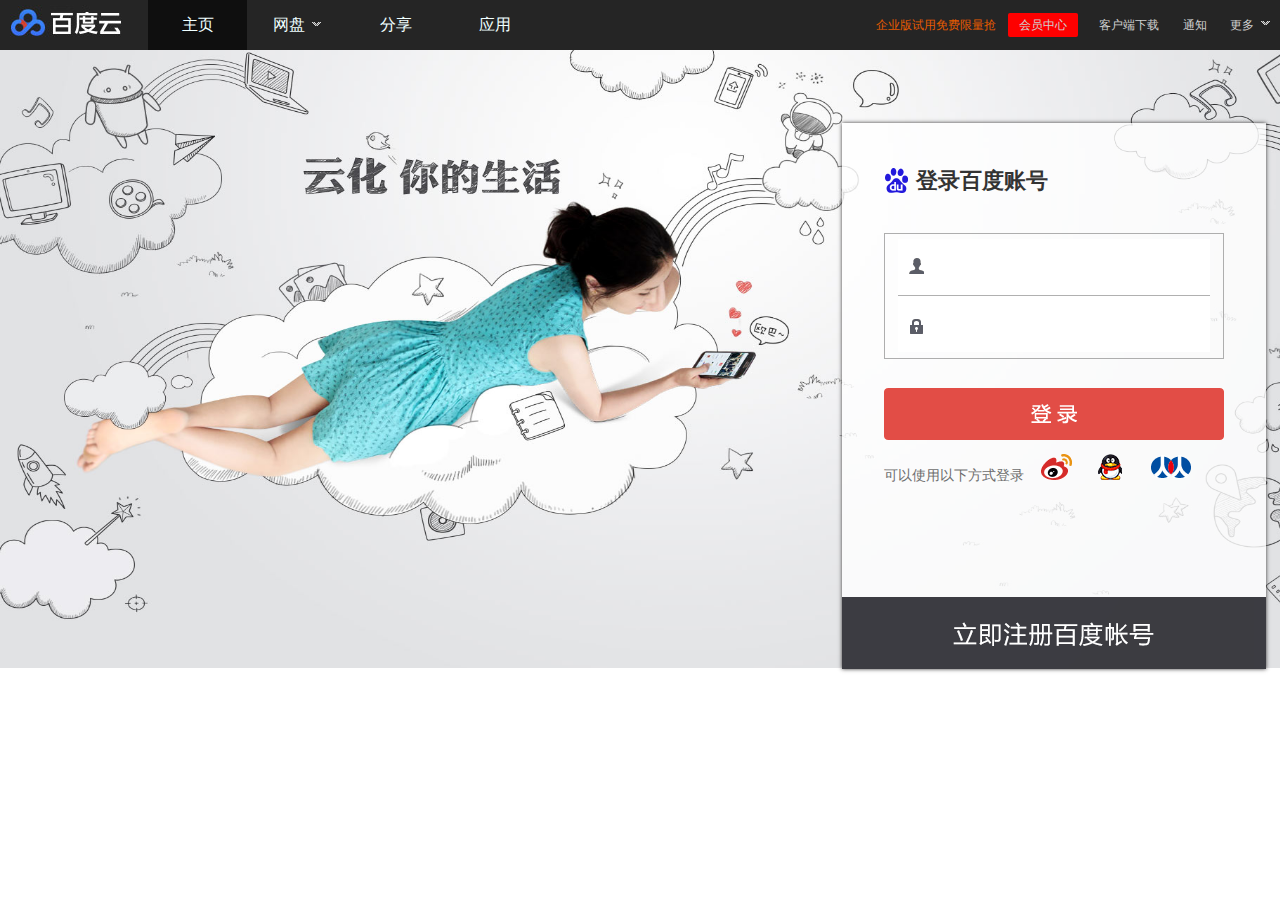
==== baiduyun/index.html @ 241ce8af "baiduyun" ====
<!DOCTYPE html>
<html lang="en">
<head>
    <meta charset="UTF-8">
    <title>登陆百度云</title>
    <link rel="stylesheet" type="text/css" href="css/index.css">
    <script src="js/index.js"></script>
    <script src="js/header.js"></script>
</head>
<body>
<div id="header" class="clear">
    <a href="index.html" class="logo fl"><img src="img/logo.jpg"></a>
    <div id="nav" class="fl">
        <ul class="nav clear">
            <li><a href="user.html">主页</a></li>
            <li class="skyDrive">
                <a href="javascript:;">网盘<span class="icon close"></span></a>
                <div class="sdNav">
                    <ul class="clear">
                        <li>
                            <a href="yunfile.html">
                                <em></em>
                                <p>网盘</p>
                            </a>
                        </li>
                        <li>
                            <a href="">
                                <em></em>
                                <p>通讯录</p>
                            </a>
                        </li>
                        <li>
                            <a href="">
                                <em></em>
                                <p>通讯记录</p>
                            </a>
                        </li>
                        <li>
                            <a href="">
                                <em></em>
                                <p>短信</p>
                            </a>
                        </li>
                        <li>
                            <a href="">
                                <em></em>
                                <p>相册</p>
                            </a>
                        </li>
                        <li>
                            <a href="">
                                <em></em>
                                <p>文章</p>
                            </a>
                        </li>
                        <li>
                            <a href="">
                                <em></em>
                                <p>记事本</p>
                            </a>
                        </li>
                        <li>
                            <a href="">
                                <em></em>
                                <p>手机找回</p>
                            </a>
                        </li>
                        <li>
                            <a href="">
                                <em></em>
                                <p>云直播</p>
                            </a>
                        </li>
                    </ul>
                </div>
            </li>
            <li><a href="">分享</a></li>
            <li><a href="">应用</a></li>
        </ul>
    </div>
    <div class="header_right fr">
        <a href="" class="activity">企业版试用免费限量抢</a>
        <a href="" class="vipCenter">会员中心</a>
        <a href="" class="download">客户端下载</a>
        <a href="" class="inform">通知</a>
        <a href="javascript:;" class="more">更多<span class="icon close"></span></a>
        <div class="more_nav">
            <ul>
                <li><a href="">移动开放平台</a></li>
                <li><a href="">收藏工具</a></li>
                <li><a href="">版本更新</a></li>
                <li><a href="">帮助中心</a></li>
                <li><a href="">问题反馈</a></li>
                <li><a href="">服务协议</a></li>
                <li><a href="">权利声明</a></li>
            </ul>
        </div>
    </div>
</div>
<div id="main">
    <div class="yun">
        <div class="yun_login">
            <h1><img src="img/yun_login_logo.png">登录百度账号</h1>
            <div class="account">
                <span></span>
                <span></span>
                <input type="text"  class="username">
                <input type="password" class="password"/>
            </div>
            <p class="warning"></p>
            <div id="submit">
                <input type="submit" value=""/>
            </div>
            <div class="loadMethod">
                <span>可以使用以下方式登录</span>
                <a href="javascript:;" class="blog"></a>
                <a href="javascript:;" class="qq"></a>
                <a href="javascript:;" class="renren"></a>
            </div>
        </div>
        <div class="yun_register clear">
            <a href=""></a>
            <a href=""></a>
            <a href=""></a>
        </div>
    </div>
</div>

</body>
</html>
---- baiduyun/css/index.css ----
/*样式重置(reset)*/
body, h1, h2, h4, h4, h5, h6, p, dl, dd, ul, ol, form, input, textarea, th, td, select { margin:0; padding:0 }
em { font-style:normal; }
li { list-style:none; }
a { text-decoration:none; }
img { border:none; vertical-align:top;}
table { border-collapse:collapse; }
input,textarea { outline:none; }
textarea { resize:none; overflow:auto; }
body { font-size:14px; font-family:'微软雅黑';}

/*public*/
.clear { zoom:1; }
.clear:after { content:""; display:block; clear:both; }
.fl { float:left; }
.fr { float:right; }

/*header*/
#header {/*width:1349px;*/ height:50px; background:#252525; width:100%;}
#header .logo {display:inline-block; width:133px; height:50px; text-align:center; margin-right:15px;}
#header .logo img {margin-top:5px;}
#nav {width:31%;}
#nav>ul {/*width:360px; */width:100%;}
#nav ul li {float:left;}
#nav .nav>li {width:25%; height:50px; line-height:50px; text-align:center;}
#nav .nav>li a {color:#efffff; font-size:16px; display:inline-block; width:100%;}
#nav .nav>li:nth-of-type(1) {background:#0f0f0f;}
#nav .nav .skyDrive {position:relative;}
#nav .nav .skyDrive .sdNav {position:absolute; width:642px; height:96px; top:46px; left:-90px; background:#f8f8fa; border-radius:3px;
    z-index:100; box-shadow:0px 3px 2px #979696; display:none;}
.skyDrive .sdNav li {width:65px; height:54px; margin:21px 0; }
.skyDrive .sdNav li a {display:inline-block; height:100%; line-height:20px; text-align:center;}
.skyDrive .sdNav li em {display:inline-block; width:35px; height:35px; background:url("../img/navs_icon.jpg") no-repeat; }
.skyDrive .sdNav li p {font-size:12px; color:#333335;}
.sdNav ul li:nth-of-type(2) em {background-position:-35px 0;}
.sdNav ul li:nth-of-type(3) em {background-position:-70px 0;}
.sdNav ul li:nth-of-type(4) em {background-position:-105px 0;}
.sdNav ul li:nth-of-type(5) em {background-position:-140px 0;}
.sdNav ul li:nth-of-type(6) em {background-position:-175px 0;}
.sdNav ul li:nth-of-type(7) em {background-position:-210px 0;}
.sdNav ul li:nth-of-type(8) em {background-position:-245px 0;}
.sdNav ul li:nth-of-type(9) em {background-position:-280px 0;}
#header .icon {display:inline-block; width:9px; height:8px; background:url("../img/sprite_1.png") no-repeat; margin-left:7px;}
#header .close {background-position: -2px -546px;}
#header .open {background-position: -2px -573px;}
.header_right {position:relative;}
.header_right a {font-size:12px; line-height:50px; color:#d0d0d0;}
.header_right a.activity {color:#e75c00;}
.header_right a.vipCenter {display:inline-block; width:70px; height:24px; line-height:24px; border-radius:2px; margin:0 8px; background:#fe0000; text-align:center;}
.header_right a.download,.header_right a.inform,.header_right a.more { margin:0 10px; }
.header_right .more_nav {position:absolute; top:42px; right:0; z-index:100; display:none;}
.header_right .more_nav ul {position:relative; width:90px; height:246px; padding:12px; border:1px solid #afafaf; border-radius:2px; box-shadow:0px 2px 4px #afafaf; background:#f6f6f8; }
.header_right .more_nav:before {content:""; display:block; position:absolute; border:7px solid transparent; top:-13px; right:6px; z-index:101; border-bottom-color:#f6f6f8;}
.header_right .more_nav li { text-align:center;}
.header_right .more_nav li:hover {border-bottom:2px solid #eaeaec;}
.header_right .more_nav a {color:#808082; font-size:12px; line-height:33px;}

/*main*/
#main {width:1349px; height:618px; background:url("../img/bg_1.jpg") no-repeat 0 0,url("../img/bg_2.jpg") no-repeat 0 309px; background-size:100% 50%; position:relative;}
.yun {position:absolute; top:73px; right:83px; box-shadow:0 0px 4px #393737;}
.yun:before {content:''; display:block;}
.yun_login { width:340px; background:rgba(255,255,255,0.8); padding:6px 42px 112px;}
.yun_login h1 {font-size:22px; color:#333333; line-height:104px;}
.yun_login h1 img  {vertical-align:sub; margin-right:7px;}
.yun_login .account { width:312px; height:124px; border:1px solid #aeaeae; padding:0 13px; position:relative; margin-bottom:9px;}
.yun_login .account input {display:block; width:100%; height:56px; border:none; text-indent:3em;}
.yun_login .account input:nth-of-type(1) {margin-top:5px; border-bottom:1px solid #b0b0b0; background-position:0 -459px;}
.yun_login .account input:nth-of-type(2) {margin-bottom:6px;}
.yun_login .account span { background:url("../img/sprite_1.png") no-repeat; display:inline-block; width:16px; height:18px; position:absolute;}
.yun_login .account span:nth-of-type(1) {background-position:0 -459px; left:23px; top:22px;}
.yun_login .account span:nth-of-type(2) {background-position:-36px -459px; left:23px; top:82px;}
.yun_login p {height:20px; font-size:12px; color:red;}
#submit {width:340px; height:52px; background:url("../img/sprite_1.png") no-repeat 0 0; margin-bottom:14px;}
#submit input {width:100%; height:100%; opacity:0; cursor:pointer;}
.loadMethod span {color:#6d6d6d;}
.loadMethod a {display:inline-block; width:40px; height:26px; margin-left:12px; background:url("../img/sprite_1.png") no-repeat;}
.loadMethod .blog {background-position:0 -491px;}
.loadMethod .qq {background-position:-48px -491px;}
.loadMethod .renren {background-position:-96px -491px;}
.yun_register {width:424px; height:72px;}
.yun_register a {float:left; height:100%; background:url("../img/sprite_1.png") no-repeat 0 -188px;}
.yun_register a:nth-of-type(1),.yun_register a:nth-of-type(3) {width:12px;}
.yun_register a:nth-of-type(2) {width:400px;}

/*userAside*/
#userAside {width:144px; height:618px; background:#3d3d3d;}
#userAside ul {width:100%;}
#userAside ul a>span {display:inline-block; margin-left:15px;}
#userAside ul li .o_button,.layoutAside ul li .o_button {display:inline-block; width:100%; line-height:34px; color:#fff; font-size:12px;}
#userAside em {display:inline-block; }
.userAside_op {padding:23px 0 10px; border-bottom:1px solid #4d4d4d;}
.userAside_op .icon {width:15px; height:15px; background:url("../img/frame-icon.png") no-repeat; margin-right:14px;}
.userAside_app .icon {width:21px; height:20px; background:url("../img/aside-app-icon.png") no-repeat; margin:0 9px -6px 0;}
.userAside_op .icon_status {background-position:0 -49px;}
.userAside_op .icon_myshare {background-position:0 -69px;}
.userAside_op .icon_inform {background-position:0 -89px;}
.userAside_app .icon_yunFile {background-position:0 0;}
.userAside_app .icon_list {background-position:0 -22px;}
.userAside_app .icon_callLog {background-position:0 -296px;}
.userAside_app .icon_message {background-position:0 -110px;}
.userAside_app .icon_album {background-position:0 -44px;}
.userAside_app .icon_article {background-position:0 -243px;}
.userAside_app .icon_notepad {background-position:0 -88px;}
.userAside_app .icon_pFinder {background-position:0 -132px;}
.userAside_app .icon_live {background-position:0 -154px;}

/*userMain*/
#userMain {width:1205px; height:618px; background:#ededef;}
#content {width:802px; height:455px; margin:14px 0 0 200px;}

/*s_nav*/
#content .s_nav {width:492px; height:76px; background:#ffffff; box-shadow:-1px 1px 2px #c0c0c2; margin-right:12px; position:relative;}
.s_nav li {float:left; height:76px;}
.s_nav li a {display:inline-block;  color:#656565; font-size:12px; padding:6px 15px 18px;}
.s_nav li em {display:block; width:22px; height:20px; background:url("../img/feed_icon.png") no-repeat; margin:10px auto;}
.s_nav li:nth-of-type(1) em{background-position:0 -130px;}
.s_nav li:nth-of-type(2) em{background-position:-30px -130px;}
.s_nav li:nth-of-type(3) em{background-position:-60px -130px;}
.s_nav li:nth-of-type(4) em{background-position:0 -190px;}
.s_nav li:nth-of-type(5) em{background-position:-30px -190px;}
.s_nav li:nth-of-type(6) em{background-position:-60px -190px;}
.s_nav::after{position:absolute; content:''; dislay:block; border:8px solid transparent; border-left:8px solid #fff; top:40%;right:-15px;}

/*s_userInfo*/
#content .s_userInfo {width:274px; height:60px; background:#fafafa; box-shadow:0px 1px 2px #c0c0c2; padding:10px 0 6px 10px;}
.s_userInfo dt {width:59px; height:59px; border:1px solid #d4d5d7; margin-right:6px;}
.s_userInfo dt img {width:100%; height:100%;}
.s_userInfo dd {display:inline-block; width:50px; line-height:32px; margin-right:-3px; text-align:center;}
.s_userInfo dd a {font-weight:bold; font-size:18px;}
.s_userInfo span {display:block; color:#323232; font-size:12px;}
.c_tabMenu {border-bottom:1px solid #dadadc;line-height:24px; text-align:center; margin:21px 0 15px;}
.c_tabMenu a {font-size:12px; color:#303032; margin-right:6px; position:relative;}
.c_tabMenu a.active::after{content:""; display:block; position:absolute; bottom:-4px; left:-4px; width:34px; height:3px; background:#db5556; display:block;}
.c_tabCon {display:none;}
.c_tabCon.active {display:block;}
.c_tabCon .hot {width:356px; height:242px; background:#ffffff; margin-right:13px; padding:14px 10px 16px;}
.c_tabCon .like {width:370px; height:284px; background:#ffffff; padding:11px 9px 9px;}
.c_tabCon h2 {font-size:14px; color:#2f3324; margin:0 0 8px;}
.c_tabCon h2 i {display:inline-block; width:15px; height:16px; background:url("../img/feed_icon.png") no-repeat;}

/*hot*/
.c_tabCon .hot h2 i {background-position:-40px -51px;}
.c_tabCon .like h2 i {background-position:-64px -72px;}
.hot .buttons span {display:inline-block; width:16px; height:16px; text-align:center; line-height:16px; background:#f2f2f2; color:#9e9b96; font-size:12px; font-weight:normal; cursor:pointer;}
.hot .buttons span.active {background:#e23c0a; color:#f9ffff;}
.hot .pic_list {position:relative; width:100%; height:213px; overflow:hidden;}
.hot .pic_list ul {position:absolute; top:0; left:0; width:2848px;}
.hot .pic_list li {float:left; width:356px;}
.hot .pic_list li a {font-weight:bold; color:#213a25; display:block; width:100%;}
.hot .pic_list li span {line-height:28px;}
.hot .pic_list li img {width:100%; height:184px;}

/*like*/
.like a {font-size:12px; font-weight:normal;}
.like ul {display:none;}
.like ul li {display:inline-block; overflow:hidden; width:164px; height:106px; border:1px solid #f1f1f1; padding:9px 8px;}
.like ul .img {width:57px; height:57px; margin:0 8px 12px 0;}
.like ul .img img {width:100%; height:100%;}
.like ul .text h3 {font-size:12px; color:#6d636c; margin-top:0;}
.like ul .text span {display:block; width:46px; height:19px; border:1px solid #a7a7a7; text-align:center; color:#656565; font-size:12px; line-height:19px;}
.like ul .text span i {display:inline-block; width:8px; height:8px; background:url("../img/concern_btn.png") no-repeat -110px -131px; margin-right:3px;}
.like ul p {clear:both; font-size:12px; color:#979797;}
.like ul.active {display:block;}

/*yunfile.html start*/
.layoutAside {/*width:209px;*/ width:15.4%;/* height:608px;*/ height:900px; background:#f0f0f0; padding-top:8px; box-shadow:-2px 2px 4px #dedede inset;}
.layoutAside ul li .o_button {font-size:14px; color:#333333;}
.layoutAside ul li:nth-of-type(8) {border-top:1px solid #dedfe3; border-bottom:1px solid #dedfe3; margin-top:7px;}
.layoutAside ul li:nth-of-type(8) .o_button {line-height:42px; border-top:1px solid #f6fafd; border-bottom:1px solid #f6fafd; }
.layoutAside ul li .icon {display:inline-block; width:22px; height:20px; background:url("../img/navigator_acc381c.png") no-repeat; margin:0 7px -4px 0;}
.layoutAside ul li:nth-of-type(1) .icon {background-position:0 0;}
.layoutAside ul li:nth-of-type(2) .icon {background-position:0 -22px;}
.layoutAside ul li:nth-of-type(3) .icon {background-position:0 -44px;}
.layoutAside ul li:nth-of-type(4) .icon {background-position:0 -88px;}
.layoutAside ul li:nth-of-type(5) .icon {background-position:0 -201px;}
.layoutAside ul li:nth-of-type(6) .icon {background-position:0 -66px;}
.layoutAside ul li:nth-of-type(7) .icon {background-position:0 -177px;}
.layoutAside ul li:nth-of-type(8) .icon {background-position:0 -132px;}
.layoutAside ul li:nth-of-type(9) .icon {background-position:0 -153px;}
.layoutAside .o_button > span {display:inline-block; margin-left:36px;}

/*layoutMain*/
.layoutMain { height:900px; /*width:1140px;*/ width:84.5%;}
.lyNav {width:100%; /*height:40px;*/ height:4.5%; padding-top:10px; border-bottom:1px solid #d3d3d3;}
.sys {height:100%;}
.sys .icon {float:left; width:18px; height:25px; background:url("../img/sys-icon_9b5f22d.png") no-repeat; margin:2px 4px 0 0;}
.sys .icon.upload {background-position:-30px 0;}
.sys .icon.create {background-position:-150px 0;}
.sys .icon.delete {background-position:-210px 0;}
.sys .icon.rename {background-position:-60px 0;}
.sys .o_button {float:left; padding-left:11px; height:28px; background:url("../img/btn_2d148f3.png") no-repeat; margin-right: 6px;}
.sys .o_button:nth-of-type(1) {background-position:0 -645px; margin-left:28px;}
.sys .o_button:nth-of-type(2) {background-position:0 -180px;}
.sys .o_button:nth-of-type(3) {background-position:0 -180px;}
.sys .o_button:nth-of-type(4) {background-position:0 -260px;}
.sys .o_button_right {display:inline-block; /*width:102px;*/padding:0 30px 0 10px; height:28px; line-height:28px; background:url("../img/btn_2d148f3.png") no-repeat;}
.sys .o_button:nth-of-type(1) .o_button_right {background-position:right -645px;}
.sys .o_button:nth-of-type(2) .o_button_right {background-position:right -180px;}
.sys .o_button:nth-of-type(3) .o_button_right {background-position:right -180px;}
.sys .o_button:nth-of-type(4) .o_button_right {background-position:right -260px;}
.sys .o_button:nth-of-type(1) .text {color:#fbffff;}
.sys .o_button .text {color:#6a6a6a; font-size:12px;}
.list_switch {margin-right:20px;}
.list_switch li {display:inline-block; width:33px; height:28px; background:url("../img/list-switch_bdb86de.png") no-repeat;}
.list_switch .list {margin-right:-5px; background-position:0 -35px;}
.list_switch .thumbnail {background-position:-32px 0;}
.list_switch .thumbnail.active {background-position:-32px -35px;}
.list_switch .list.active {background-position:0 0;}

.layoutMain .crumb {width:100%; /*height:30px;*/ height:3.9%; line-height:30px;}
.layoutMain .crumb_nav {float:left; margin-left:20px;}
.layoutMain .crumb_nav a,.crumb span,.crumb em{color:#6d6d6d; font-size:12px;}
.layoutMain .crumb_nav .back {display:none;}
.layoutMain .crumb_nav .back+em {display:none;}
.layoutMain .crumb span {float:right; margin-right:18px;}
.layoutMain .crumb em {padding:0 6px;}
.layoutMain .checkAll {margin-left:8px; width:99%; /*height:41px;*/height:4.6%; border:1px solid #d3d3d3; background:#f7f7f7;}
.layoutMain .checkAll span {float:left; height:100%; line-height:41px; margin-left:9px;}
.layoutMain .checkAll span:nth-of-type(1) {width:59%; border-right:1px solid #e5e5e5; }
.layoutMain .checkAll span:nth-of-type(2) {width:16%; border-right:1px solid #e5e5e5;}

/*.fileList { padding-left:18px; height:494px;}*/
/*.fileList .file { width:147px; padding:6px 0; height:124px;}
.fileList .file .fileIcon {width:92px; height:92px; position:relative; background:url("../img/gridIcon_7165cae.png") no-repeat; margin-left:24px;  border:2px solid transparent;}
.fileList .file .checkbox {position:absolute; top:0px; left:-2px; width:18px; height:16px; }
.fileList .file .checkbox input {opacity:0;}
.fileList .file .checkbox.active {background:url(../img/checkbox_aea6cfd.png) no-repeat 0 -44px;}
.fileList .file .checkbox.checked {background:url(../img/checkbox_aea6cfd.png) no-repeat -38px -44px;}
.fileList .file .folder {background-position:16px -80px;}
.fileList .file .file_name {display:none; width:100%; line-height:28px;color:#6c6c6c; text-align:center;}
.fileList .file .file_name.active {display:block;}
.fileList .file .fileIcon.active { border:2px solid #2e82dc; }
.fileList .alter {position:absolute; left:0; bottom:0; margin-top:10px; display:none;}
.fileList .alter.active {display:block;}
.fileList .alter input {float:left; width:88px; height:24px; margin-left:5px; border:1px solid #d2d2d2;}
.fileList .alter a {float:left; width:22px; height:21px; margin:3px 0 0 3px; background:url("../img/alter-btn.png") no-repeat;}
.fileList .alter .cancel {background-position:-25px 0;}*/

#shadow{
	position: absolute;
	background: lightblue;
	opacity: 0.3;
	display: none;
	z-index: 99;
}
#dragCount {width:40px; height:50px; box-shadow:1px 1px 2px #999; background:red; position:absolute; top:0; left:0; display:none; font-size:13px; color:#999; line-height:84px; /*text-indent:28px;*/ text-align:center; background:url(../img/drag.png) 0 -4px;}
#operation {display:none; position:absolute; top:400px; left:400px; width:170px; height:166px; border:1px solid #bababa; background:#fff;}
#operation li {text-indent:30px; line-height:27px; font-size:12px; color:#6a6a6a;}
#operation li:nth-of-type(4) {border-top:1px solid #bababa;}
#operation li:nth-of-type(5) {border-bottom:1px solid #bababa;}
#operation li:nth-of-type(1) {position:relative;}
#operation li ul {position:absolute; width:100px; height:50px; top:0; left:90%; border:1px solid #bababa; background:#fff; display:none;}
#operation li:hover {background:#4281f3; color:#fff;}
#operation li em {float:right; margin-right:4px; font-weight:bold;}
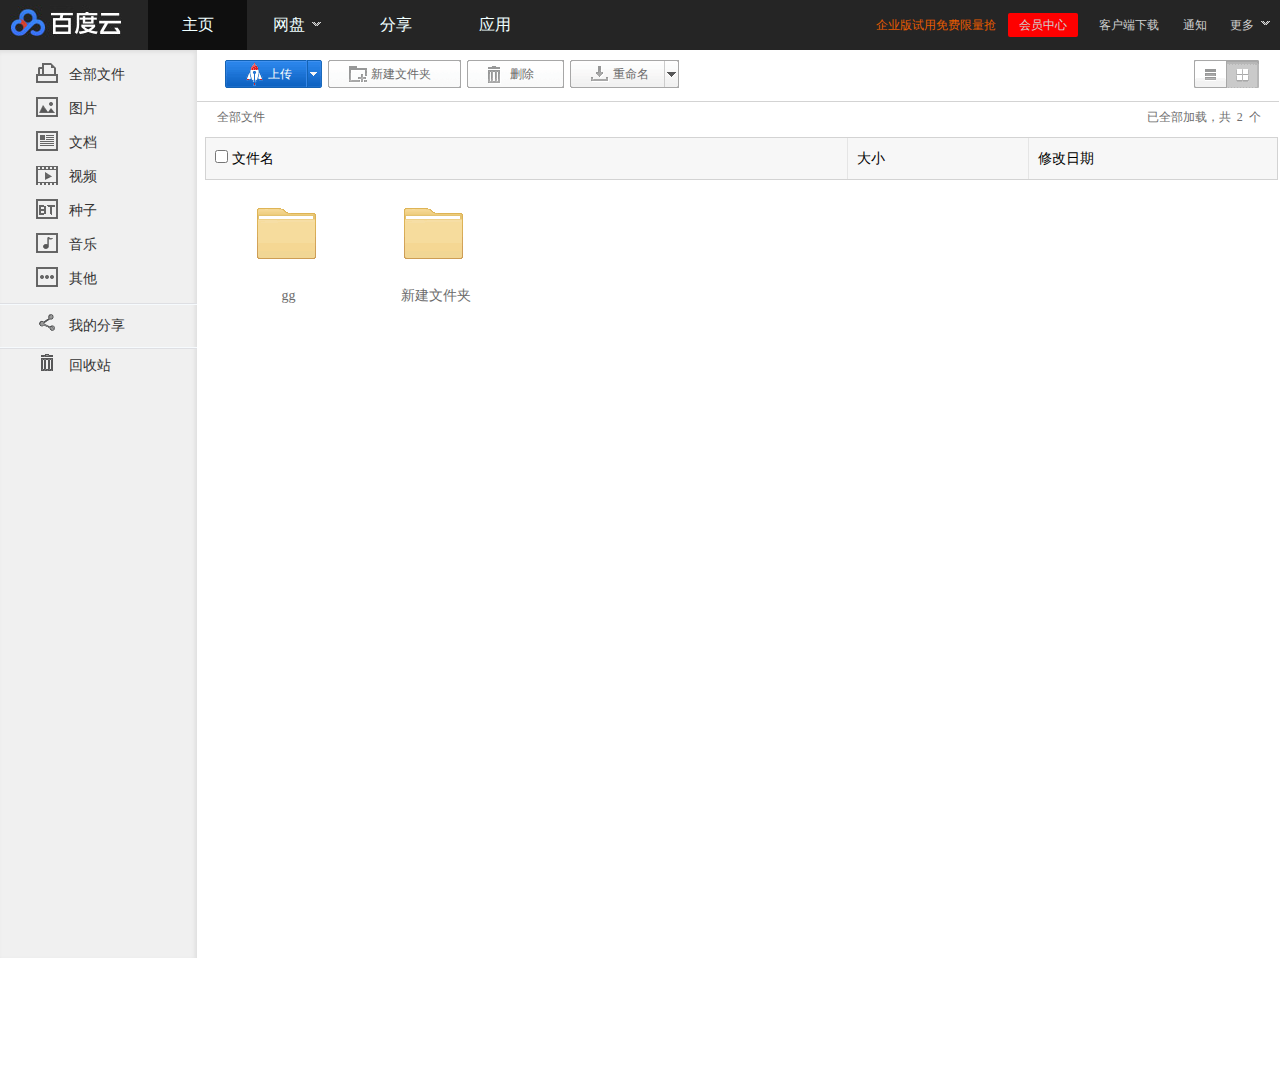
==== commit caff97a0: "Rename yunfile.html to index.html" ====
--- a/baiduyun/index.html
+++ b/baiduyun/index.html
@@ -2,12 +2,16 @@
 <html lang="en">
 <head>
     <meta charset="UTF-8">
-    <title>登陆百度云</title>
+    <title>Title</title>
     <link rel="stylesheet" type="text/css" href="css/index.css">
-    <script src="js/index.js"></script>
+    <link rel="stylesheet" type="text/css" href="css/thumbnail.css" id="cssSwitch">
     <script src="js/header.js"></script>
+    <script src="js/yunfile5.js"></script>
 </head>
 <body>
+<!-- 新建文件夹的时候，默认的文件夹名字是新建文件夹，如果已经存在名为新建文件夹的文件夹了，那么新建的时候默认名字为新建文件夹（2），点勾的时候判断这一级是否有同名文件名，有同名的就不让创建，否则就创建 -->
+
+
 <div id="header" class="clear">
     <a href="index.html" class="logo fl"><img src="img/logo.jpg"></a>
     <div id="nav" class="fl">
@@ -24,49 +28,49 @@
                             </a>
                         </li>
                         <li>
-                            <a href="">
+                            <a href="javascript:;">
                                 <em></em>
                                 <p>通讯录</p>
                             </a>
                         </li>
                         <li>
-                            <a href="">
+                            <a href="javascript:;">
                                 <em></em>
                                 <p>通讯记录</p>
                             </a>
                         </li>
                         <li>
-                            <a href="">
+                            <a href="javascript:;">
                                 <em></em>
                                 <p>短信</p>
                             </a>
                         </li>
                         <li>
-                            <a href="">
+                            <a href="javascript:;">
                                 <em></em>
                                 <p>相册</p>
                             </a>
                         </li>
                         <li>
-                            <a href="">
+                            <a href="javascript:;">
                                 <em></em>
                                 <p>文章</p>
                             </a>
                         </li>
                         <li>
-                            <a href="">
+                            <a href="javascript:;">
                                 <em></em>
                                 <p>记事本</p>
                             </a>
                         </li>
                         <li>
-                            <a href="">
+                            <a href="javascript:;">
                                 <em></em>
                                 <p>手机找回</p>
                             </a>
                         </li>
                         <li>
-                            <a href="">
+                            <a href="javascript:;">
                                 <em></em>
                                 <p>云直播</p>
                             </a>
@@ -74,8 +78,8 @@
                     </ul>
                 </div>
             </li>
-            <li><a href="">分享</a></li>
-            <li><a href="">应用</a></li>
+            <li><a href="javascript:;">分享</a></li>
+            <li><a href="javascript:;">应用</a></li>
         </ul>
     </div>
     <div class="header_right fr">
@@ -97,34 +101,161 @@
         </div>
     </div>
 </div>
-<div id="main">
-    <div class="yun">
-        <div class="yun_login">
-            <h1><img src="img/yun_login_logo.png">登录百度账号</h1>
-            <div class="account">
-                <span></span>
-                <span></span>
-                <input type="text"  class="username">
-                <input type="password" class="password"/>
+<div class="layoutAside fl">
+    <ul>
+        <li>
+            <a class="o_button" href="javascript:;">
+                <span>
+                    <em class="icon"></em>
+                    <span>全部文件</span>
+                </span>
+            </a>
+        </li>
+        <li>
+            <a class="o_button" href="javascript:;">
+                <span>
+                    <em class="icon"></em>
+                    <span>图片</span>
+                </span>
+            </a>
+        </li>
+        <li>
+            <a class="o_button" href="javascript:;">
+                <span>
+                    <em class="icon"></em>
+                    <span>文档</span>
+                </span>
+            </a>
+        </li>
+        <li>
+            <a class="o_button" href="javascript:;">
+                <span>
+                    <em class="icon"></em>
+                    <span>视频</span>
+                </span>
+            </a>
+        </li>
+        <li>
+            <a class="o_button" href="javascript:;">
+                <span>
+                    <em class="icon"></em>
+                    <span>种子</span>
+                </span>
+            </a>
+        </li>
+        <li>
+            <a class="o_button" href="javascript:;">
+                <span>
+                    <em class="icon"></em>
+                    <span>音乐</span>
+                </span>
+            </a>
+        </li>
+        <li>
+            <a class="o_button" href="javascript:;">
+                <span>
+                    <em class="icon"></em>
+                    <span>其他</span>
+                </span>
+            </a>
+        </li>
+        <li>
+            <a class="o_button" href="javascript:;">
+                <span>
+                    <em class="icon"></em>
+                    <span>我的分享</span>
+                </span>
+            </a>
+        </li>
+        <li>
+            <a class="o_button" href="javascript:;">
+                <span>
+                    <em class="icon"></em>
+                    <span>回收站</span>
+                </span>
+            </a>
+        </li>
+    </ul>
+</div>
+<div class="layoutMain fl">
+    <div class="lyNav clear">
+        <div class="sys fl">
+            <a href="javascript:;" class="o_button">
+                <span class="o_button_right">
+                    <em class="icon upload"></em>
+                    <span class="text">上传</span>
+                </span>
+            </a>
+            <a href="javascript:;" class="o_button">
+                <span class="o_button_right">
+                    <em class="icon create"></em>
+                    <span class="text">新建文件夹</span>
+                </span>
+            </a>
+            <a href="javascript:;" class="o_button">
+                <span class="o_button_right">
+                    <em class="icon delete"></em>
+                    <span class="text">删除</span>
+                </span>
+            </a>
+            <a href="javascript:;" class="o_button">
+                <span class="o_button_right">
+                    <em class="icon rename"></em>
+                    <span class="text">重命名</span>
+                </span>
+            </a>
+        </div>
+        <ul class="list_switch fr">
+            <li class="list"></li>
+            <li class="thumbnail active"></li>
+        </ul>
+    </div>
+    <div class="crumb">
+        <div class="crumb_nav">
+            <a href="javascript:;" class="back">返回上一级</a>
+            <em>|</em>
+            <a href="javascript:;" class="totalFile">全部文件</a>
+            <span class="bread"></span>
+        </div>
+        <span>已全部加载，共<em class="count">5</em>个</span>
+    </div>
+    <div class="checkAll">
+        <span>
+            <input type="checkbox" />
+            文件名
+        </span>
+        <span>大小</span>
+        <span>修改日期</span>
+    </div>
+    <div class="fileList">
+        <!-- <div class="file fl">            
+            <div class="fileIcon folder"> 
+                <span class="checkbox">
+                </span>
             </div>
-            <p class="warning"></p>
-            <div id="submit">
-                <input type="submit" value=""/>
+            <a class="file_name" href="javascript:;">gg</a>
+            <div class="alter clear active">
+                <input name="" value="" type="text">
+                <a class="sure" href="javascript:;"></a>
+                <a class="cancel" href="javascript:;"></a>
             </div>
-            <div class="loadMethod">
-                <span>可以使用以下方式登录</span>
-                <a href="javascript:;" class="blog"></a>
-                <a href="javascript:;" class="qq"></a>
-                <a href="javascript:;" class="renren"></a>
-            </div>
-        </div>
-        <div class="yun_register clear">
-            <a href=""></a>
-            <a href=""></a>
-            <a href=""></a>
-        </div>
-    </div>
+        </div> -->
+    </div>
+    <div id="shadow"></div>
+    <div id="dragCount"></div>
+    <ul id="operation">
+        <li class="clear">查看（V）<em>></em>
+            <ul>
+                <li>列表</li>
+                <li>缩略图</li>
+            </ul>
+        </li>
+        <li class="clear">排列方式（O）<em>></em></li>
+        <li>刷新（E）</li>
+        <li>重新加载页面（R）</li>
+        <li>新建文件夹</li>
+        <li>增值服务</li>
+    </ul>
 </div>
-
 </body>
-</html>+</html>
--- a/baiduyun/css/thumbnail.css
+++ b/baiduyun/css/thumbnail.css
@@ -0,0 +1,16 @@
+.fileList { padding-left:18px; height:900px;}
+.fileList .file { width:147px; padding:6px 0; height:124px;}
+.fileList .file .fileIcon {width:92px; height:92px; position:relative; background:url("../img/gridIcon_7165cae.png") no-repeat; margin-left:24px;  border:2px solid transparent;}
+.fileList .file .checkbox {position:absolute; top:0px; left:-2px; width:18px; height:16px; }
+.fileList .file .checkbox input {opacity:0;}
+.fileList .file .checkbox.active {background:url(../img/checkbox_aea6cfd.png) no-repeat 0 -44px;}
+.fileList .file .checkbox.checked {background:url(../img/checkbox_aea6cfd.png) no-repeat -38px -44px;}
+.fileList .file .folder {background-position:16px -80px;}
+.fileList .file .file_name {display:none; width:100%; line-height:28px;color:#6c6c6c; text-align:center;}
+.fileList .file .file_name.active {display:block;}
+.fileList .file .fileIcon.active { border:2px solid #2e82dc; }
+.fileList .alter {/*position:absolute; left:0; bottom:0;*/ margin-top:10px; display:none;}
+.fileList .alter.active {display:block;}
+.fileList .alter input {float:left; width:88px; height:24px; margin-left:5px; border:1px solid #d2d2d2;}
+.fileList .alter a {float:left; width:22px; height:21px; margin:3px 0 0 3px; background:url("../img/alter-btn.png") no-repeat;}
+.fileList .alter .cancel {background-position:-25px 0;}
